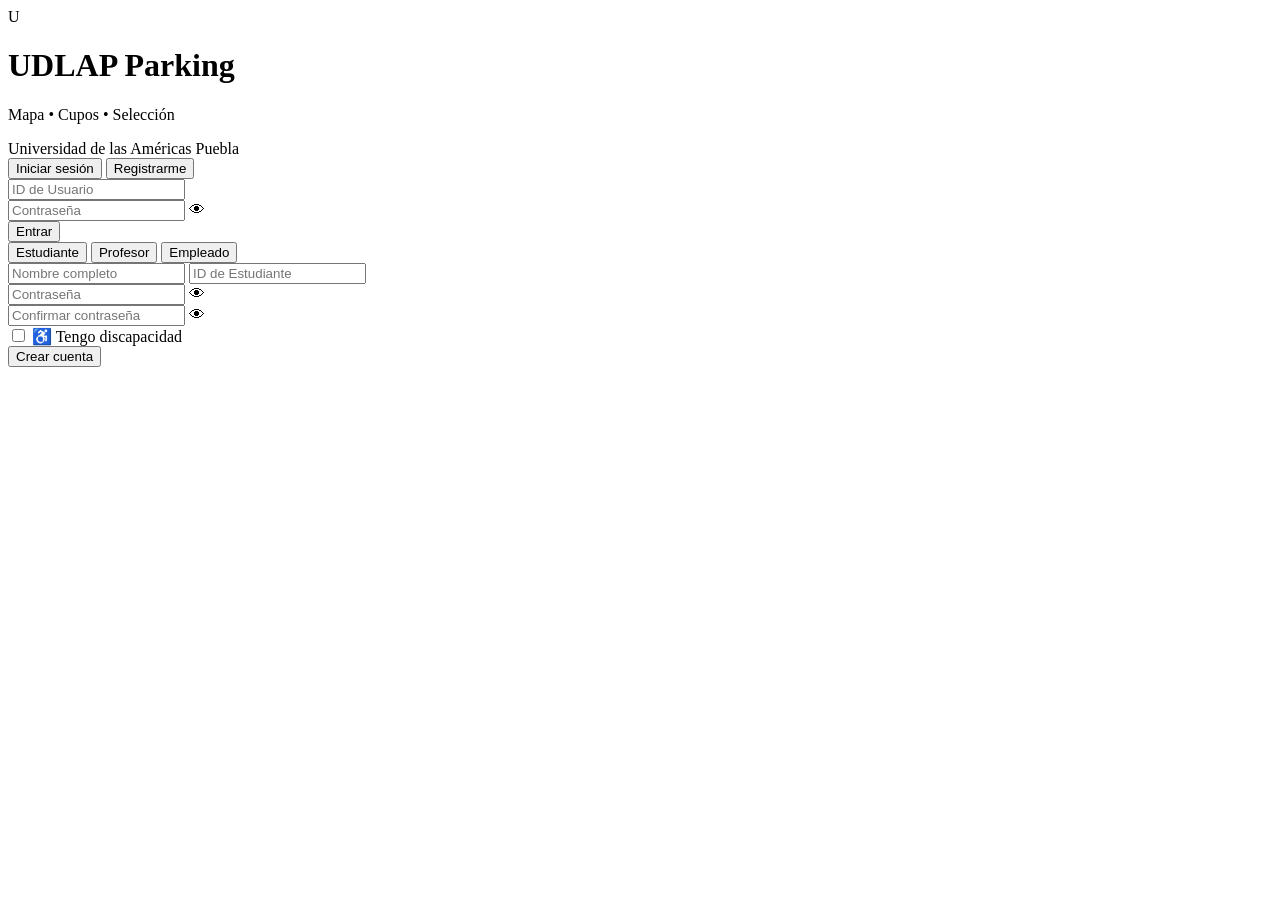
==== index.html @ cb04fe87 "Add files via upload" ====
<!DOCTYPE html>
<html lang="es">

<head>
  <meta charset="UTF-8">
  <title>UDLAP Parking</title>
  <meta name="viewport" content="width=device-width, initial-scale=1.0">
  <link rel="stylesheet" href="css/styles.css">
</head>

<body>
  <div class="phone">
    <div class="container">
      <div class="logo">U</div>
      <h1>UDLAP Parking</h1>
      <p class="subtitle">Mapa • Cupos • Selección</p>
      <div class="badge">Universidad de las Américas Puebla</div>

      <div class="tabs">
        <button id="loginTab" class="active">Iniciar sesión</button>
        <button id="registerTab">Registrarme</button>
      </div>

      <div id="loginForm" class="form">
        <input type="text" id="loginId" placeholder="ID de Usuario">
        <div class="input-group">
          <input type="password" id="loginPassword" placeholder="Contraseña">
          <span class="eye" onclick="togglePassword('loginPassword', this)">👁</span>
        </div>
        <button class="main-btn" onclick="login()">Entrar</button>
      </div>

      <div id="registerForm" class="form hidden">
        <div class="user-type">
          <button type="button" class="type-btn active" data-type="estudiante">Estudiante</button>
          <button type="button" class="type-btn" data-type="profesor">Profesor</button>
          <button type="button" class="type-btn" data-type="empleado">Empleado</button>
        </div>
        <input type="text" id="regNombre" placeholder="Nombre completo">
        <input type="text" id="idField" placeholder="ID de Estudiante">
        <div class="input-group">
          <input type="password" id="regPass" placeholder="Contraseña">
          <span class="eye" onclick="togglePassword('regPass', this)">👁</span>
        </div>
        <div class="input-group">
          <input type="password" id="regConfirmPass" placeholder="Confirmar contraseña">
          <span class="eye" onclick="togglePassword('regConfirmPass', this)">👁</span>
        </div>
        <div class="discapacidad">
          <input type="checkbox" id="regDiscapacidad">
          <label>♿ Tengo discapacidad</label>
        </div>
        <button class="main-btn" onclick="register()">Crear cuenta</button>
      </div>
    </div>
  </div>
  <script src="js/app.js"></script>
</body>

</html>
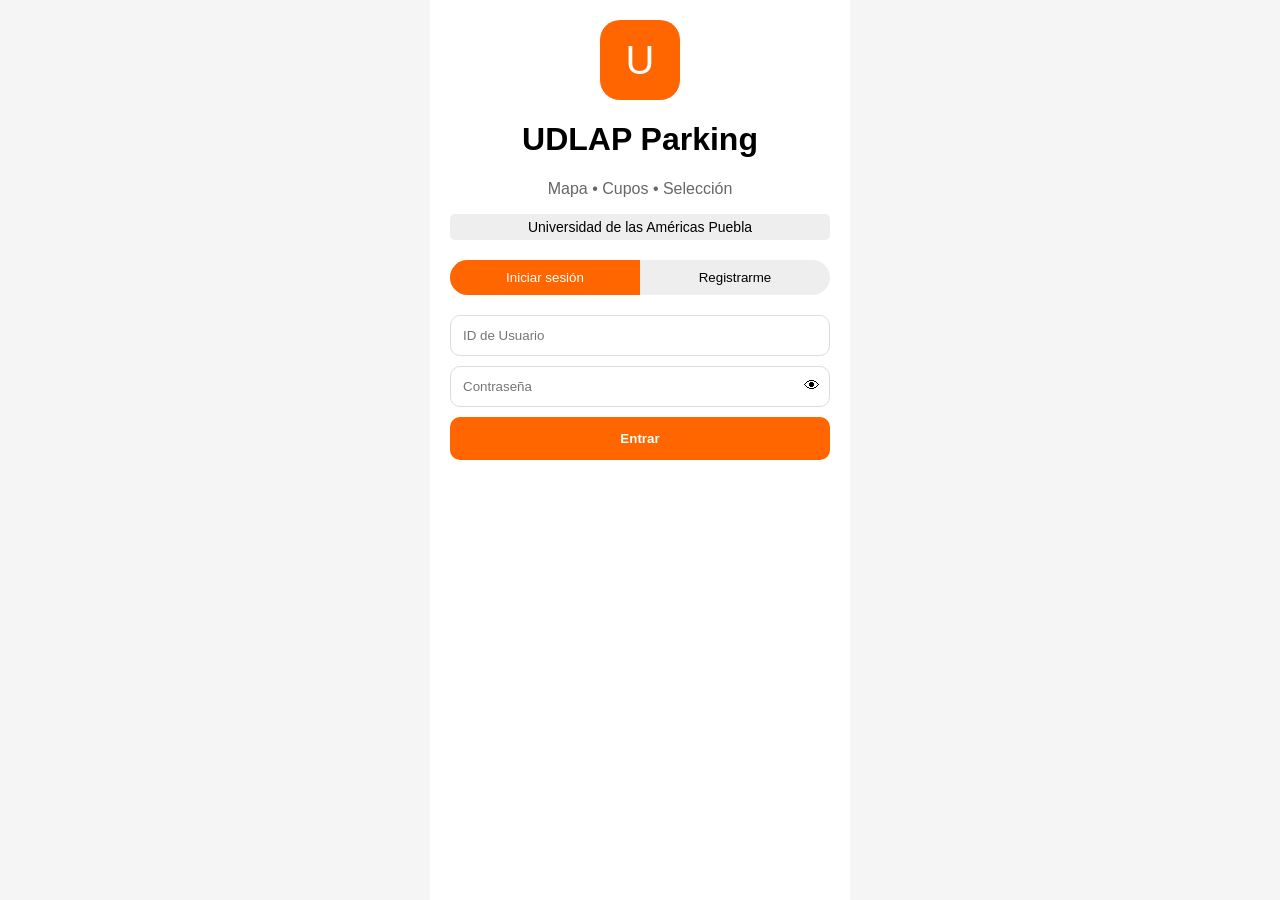
==== commit 4deae722: "Enhance registration form with vehicle options Added vehicle selection and additional fields for reg" ====
--- a/index.html
+++ b/index.html
@@ -46,6 +46,17 @@
           <input type="password" id="regConfirmPass" placeholder="Confirmar contraseña">
           <span class="eye" onclick="togglePassword('regConfirmPass', this)">👁</span>
         </div>
+        <div class="input-group">
+          <select id="tipoVehiculo" onchange="toggleCamposVehiculo()">
+            <option value="coche">Coche 🚗</option>
+            <option value="moto">Motocicleta 🏍️</option>
+            <option value="bicicleta">Bicicleta 🚲</option>
+          </select>
+        </div>
+        <div id="camposExtrasVehiculo">
+          <input type="text" id="vehColor" placeholder="Color del vehículo">
+          <input type="text" id="vehPlacas" placeholder="Número de placas">
+        </div>
         <div class="discapacidad">
           <input type="checkbox" id="regDiscapacidad">
           <label>♿ Tengo discapacidad</label>
--- a/css/styles.css
+++ b/css/styles.css
@@ -0,0 +1,750 @@
+* {
+  box-sizing: border-box;
+  transition: background-color 0.3s, color 0.3s, border-color 0.3s;
+}
+
+body {
+  margin: 0;
+  font-family: Arial;
+  background: #f5f5f5;
+  display: flex;
+  justify-content: center;
+}
+
+.phone {
+  max-width: 420px;
+  width: 100%;
+  background: white;
+  min-height: 100vh;
+}
+
+.container {
+  padding: 20px;
+}
+
+.logo {
+  background: #ff6600;
+  width: 80px;
+  height: 80px;
+  margin: auto;
+  border-radius: 20px;
+  display: flex;
+  align-items: center;
+  justify-content: center;
+  color: white;
+  font-size: 40px;
+}
+
+h1 {
+  text-align: center;
+}
+
+.subtitle {
+  text-align: center;
+  color: #666;
+}
+
+.badge {
+  text-align: center;
+  background: #eee;
+  padding: 5px;
+  border-radius: 5px;
+  font-size: 14px;
+  margin-bottom: 10px;
+}
+
+.tabs {
+  display: flex;
+  background: #eee;
+  border-radius: 20px;
+  margin: 20px 0;
+  overflow: hidden;
+}
+
+.tabs button {
+  flex: 1;
+  padding: 10px;
+  border: none;
+  background: transparent;
+  cursor: pointer;
+}
+
+.tabs .active {
+  background: #ff6600;
+  color: white;
+}
+
+.form {
+  display: flex;
+  flex-direction: column;
+  gap: 10px;
+}
+
+input,
+select {
+  padding: 12px;
+  border-radius: 10px;
+  border: 1px solid #ddd;
+  outline: none;
+}
+
+/* VALIDACIÓN DE COLORES */
+.input-error {
+  border: 2px solid #e74c3c !important;
+}
+
+.input-success {
+  border: 2px solid #2ecc71 !important;
+}
+
+.main-btn {
+  background: #ff6600;
+  color: white;
+  padding: 14px;
+  border: none;
+  border-radius: 10px;
+  cursor: pointer;
+  font-weight: bold;
+}
+
+.secondary-btn {
+  background: #eee;
+  color: #333;
+  padding: 12px;
+  border: none;
+  border-radius: 10px;
+  width: 100%;
+  margin-top: 10px;
+  cursor: pointer;
+}
+
+.hidden {
+  display: none;
+}
+
+.user-type {
+  display: flex;
+  gap: 5px;
+  margin-bottom: 5px;
+}
+
+.type-btn {
+  flex: 1;
+  padding: 8px;
+  background: #eee;
+  border-radius: 10px;
+  border: none;
+  cursor: pointer;
+  font-size: 12px;
+}
+
+.type-btn.active {
+  background: #ff6600;
+  color: white;
+}
+
+.input-group {
+  position: relative;
+  width: 100%;
+}
+
+.input-group input {
+  width: 100%;
+}
+
+.eye {
+  position: absolute;
+  right: 10px;
+  top: 50%;
+  transform: translateY(-50%);
+  cursor: pointer;
+}
+
+.discapacidad {
+  display: flex;
+  gap: 10px;
+  padding: 10px;
+  background: #eee;
+  border-radius: 10px;
+  align-items: center;
+}
+
+/* Estilos para los botones de tipo usuario */
+.user-type {
+  display: flex;
+  gap: 10px;
+  margin-bottom: 10px;
+}
+
+.type-btn {
+  flex: 1;
+  padding: 10px;
+  border-radius: 10px;
+  border: 1px solid #ccc;
+  background: #f9f9f9;
+  cursor: pointer;
+  font-size: 14px;
+}
+
+.type-btn.active {
+  background: #ff6600;
+  color: white;
+  border-color: #ff6600;
+}
+
+/* CONFIGURACIÓN */
+.profile-card {
+  display: flex;
+  align-items: center;
+  gap: 15px;
+  background: #f8f9fa;
+  padding: 15px;
+  border-radius: 15px;
+  margin-bottom: 20px;
+}
+
+.avatar {
+  width: 55px;
+  height: 55px;
+  background: #ff6600;
+  color: white;
+  border-radius: 50%;
+  display: flex;
+  align-items: center;
+  justify-content: center;
+  font-size: 24px;
+  font-weight: bold;
+}
+
+.setting {
+  display: flex;
+  justify-content: space-between;
+  align-items: center;
+  padding: 12px;
+  background: #eee;
+  border-radius: 10px;
+  margin-bottom: 10px;
+}
+
+/* MODO OSCURO */
+body.dark-mode {
+  background: #121212;
+  color: #e0e0e0;
+}
+
+body.dark-mode .app-header {
+  border-bottom-color: #333;
+}
+
+body.dark-mode .phone {
+  background: #1e1e1e;
+}
+
+body.dark-mode .logo-section h1,
+body.dark-mode h3,
+body.dark-mode p.subtitle {
+  color: #ffffff;
+}
+
+body.dark-mode .modal-content,
+body.dark-mode .profile-card,
+body.dark-mode .setting,
+body.dark-mode .discapacidad,
+body.dark-mode .tabs,
+body.dark-mode .type-btn {
+  background: #2d2d2d;
+  color: #ffffff;
+}
+
+body.dark-mode .modal-body {
+  background: #383838;
+  color: #f0f0f0;
+}
+
+body.dark-mode input,
+body.dark-mode select body.dark-mode textarea {
+  background: #333;
+  color: white;
+  border-color: #444;
+}
+
+/* Elementos de Estacionamiento */
+body.dark-mode .parking-grid {
+  background: #252525;
+}
+
+body.dark-mode .map-viewport {
+  background: #1a1a1a;
+}
+
+/* Tarjetas de Historial */
+body.dark-mode .reserva-card {
+  background: #2d2d2d;
+  color: white;
+  box-shadow: 0 2px 5px rgba(0, 0, 0, 0.3);
+}
+
+body.dark-mode .reserva-card small {
+  color: #bbb;
+}
+
+/* Botones secundarios en modo oscuro */
+body.dark-mode .secondary-btn {
+  background: #444;
+  color: #eee;
+}
+
+/* DISEÑO DEL MAPA / GRID */
+.parking-grid {
+  display: grid;
+  grid-template-columns: repeat(4, 1fr);
+  /* 4 columnas de cajones */
+  gap: 15px;
+  background: #ddd;
+  padding: 15px;
+  border-radius: 15px;
+}
+
+.spot {
+  height: 60px;
+  display: flex;
+  align-items: center;
+  justify-content: center;
+  border-radius: 5px;
+  font-weight: bold;
+  font-size: 14px;
+  color: white;
+  border: 2px solid rgba(0, 0, 0, 0.1);
+}
+
+.spot.free {
+  background: #2ecc71;
+  /* Verde UDLAP / Libre */
+}
+
+.spot.occupied {
+  background: #e74c3c;
+  /* Rojo / Ocupado */
+  position: relative;
+}
+
+/* Simular un carro en los ocupados */
+.spot.occupied::after {
+  content: "🚗";
+  font-size: 12px;
+  display: block;
+}
+
+/* Ajuste para el modo oscuro en el mapa */
+body.dark-mode .parking-grid {
+  background: #333;
+}
+
+/* VISOR DEL MAPA */
+.map-viewport {
+  width: 100%;
+  height: 350px;
+  /* Altura fija para el visor */
+  overflow: hidden;
+  /* Oculta lo que sale del cuadro */
+  border-radius: 15px;
+  background: #eee;
+  position: relative;
+  cursor: grab;
+  border: 2px solid #ff6600;
+}
+
+.map-viewport {
+  position: relative;
+  /* Es el marco fijo */
+  width: 100%;
+  height: 400px;
+  overflow: hidden;
+  border: 2px solid #ff6600;
+  border-radius: 15px;
+  touch-action: none;
+  /* CRÍTICO: Evita que el navegador use el touch para scroll de la página */
+}
+
+/* Asegura que el contenedor del mapa sea la base de los pines */
+.map-container {
+  position: absolute;
+  top: 0;
+  left: 0;
+  cursor: grab;
+  /* IMPORTANTE: Los pines se posicionan relativo a este ancho */
+  width: 1200px;
+}
+
+#map-image {
+  width: 100%;
+  /* La imagen llena el contenedor de 1200px */
+  height: auto;
+  display: block;
+}
+
+/* Ajuste del pin para que el centro del círculo sea el punto exacto */
+.pin {
+  position: absolute;
+  width: 30px;
+  height: 30px;
+  background: rgba(255, 102, 0, 0.7);
+  border: 3px solid white;
+  border-radius: 50%;
+  transform: translate(-50%, -50%);
+  /* Centra el pin sobre la coordenada */
+  cursor: pointer;
+  z-index: 10;
+  animation: pulse 1.5s infinite;
+}
+
+@keyframes pulse {
+  0% {
+    transform: scale(1);
+    box-shadow: 0 0 0 0 rgba(255, 102, 0, 0.7);
+  }
+
+  70% {
+    transform: scale(1.2);
+    box-shadow: 0 0 0 10px rgba(255, 102, 0, 0);
+  }
+
+  100% {
+    transform: scale(1);
+    box-shadow: 0 0 0 0 rgba(255, 102, 0, 0);
+  }
+}
+
+/* ESTILOS DEL MODAL ESTÉTICO */
+.modal-overlay {
+  position: fixed;
+  top: 0;
+  left: 0;
+  width: 100%;
+  height: 100%;
+  background: rgba(0, 0, 0, 0.5);
+  display: flex;
+  align-items: flex-end;
+  /* Aparece desde abajo */
+  z-index: 1000;
+  backdrop-filter: blur(3px);
+  /* Efecto de desenfoque al fondo */
+}
+
+.modal-content {
+  background: white;
+  width: 100%;
+  max-width: 420px;
+  /* Ajustado al tamaño del "phone" */
+  margin: 0 auto;
+  padding: 30px 20px;
+  border-radius: 25px 25px 0 0;
+  animation: slideUp 0.4s ease-out;
+  box-shadow: 0 -10px 25px rgba(0, 0, 0, 0.1);
+}
+
+@keyframes slideUp {
+  from {
+    transform: translateY(100%);
+  }
+
+  to {
+    transform: translateY(0);
+  }
+}
+
+.modal-header {
+  text-align: center;
+  margin-bottom: 20px;
+}
+
+.modal-icon {
+  font-size: 40px;
+  display: block;
+  margin-bottom: 10px;
+}
+
+.modal-body {
+  background: #f9f9f9;
+  padding: 15px;
+  border-radius: 15px;
+  margin-bottom: 25px;
+  border-left: 5px solid #ff6600;
+  /* Detalle naranja UDLAP */
+}
+
+.modal-body p {
+  margin: 8px 0;
+  font-size: 16px;
+}
+
+.modal-info-text {
+  font-size: 12px;
+  color: #888;
+  font-style: italic;
+  margin-top: 10px;
+}
+
+.modal-footer {
+  display: flex;
+  flex-direction: column;
+  gap: 10px;
+}
+
+.qr-container {
+  background: white;
+  padding: 15px;
+  border-radius: 15px;
+  display: inline-block;
+  margin-bottom: 20px;
+  box-shadow: 0 4px 10px rgba(0, 0, 0, 0.1);
+}
+
+.danger-btn {
+  background: #e74c3c;
+  color: white;
+  padding: 14px;
+  border: none;
+  border-radius: 10px;
+  cursor: pointer;
+  font-weight: bold;
+  width: 100%;
+}
+
+.danger-btn:hover {
+  background: #c0392b;
+}
+
+/* CAJONES PARA DISCAPACITADOS */
+.spot.disabled-spot {
+  background: #3498db !important;
+  /* Azul de accesibilidad */
+  position: relative;
+}
+
+/* Icono de discapacidad dentro del cajón */
+.spot.disabled-spot::before {
+  content: "♿";
+  position: absolute;
+  top: 5px;
+  right: 5px;
+  font-size: 12px;
+  color: white;
+}
+
+/* Si está ocupado, el icono de carro se mantiene pero el fondo sigue siendo azul oscuro */
+.spot.disabled-spot.occupied {
+  background: #2980b9 !important;
+  /* Un azul más oscuro para indicar ocupado */
+}
+
+/* Tarjetas del Historial */
+.reserva-card {
+  background: white;
+  margin-bottom: 10px;
+  border-radius: 10px;
+  border-left: 5px solid #ff6600;
+  /* Naranja UDLAP */
+  box-shadow: 0 2px 5px rgba(0, 0, 0, 0.1);
+  color: #333;
+}
+
+/* Estilo para botones de peligro (Cancelar) */
+.danger-btn {
+  background: #e74c3c;
+  color: white;
+  padding: 14px;
+  border: none;
+  border-radius: 10px;
+  cursor: pointer;
+  font-weight: bold;
+  width: 100%;
+}
+
+/* Asegura que el modal de historial sea scrolleable */
+#modal-historial .modal-content {
+  display: block;
+}
+
+.modal-info-text {
+  font-size: 13px;
+  color: #ff6600;
+  font-weight: bold;
+  text-align: center;
+  margin-top: 10px;
+}
+
+.danger-btn:hover {
+  background: #c0392b;
+}
+
+.reserva-card {
+  transition: all 0.2s ease;
+  margin-bottom: 12px;
+  border-radius: 12px;
+  background: white;
+  border-left: 6px solid #ff6600;
+  box-shadow: 0 2px 6px rgba(0, 0, 0, 0.08);
+}
+
+/* --- NUEVOS ESTILOS PARA EL ENCABEZADO --- */
+.app-header {
+  display: flex;
+  justify-content: space-between;
+  align-items: center;
+  padding: 10px 0;
+  margin-bottom: 15px;
+  border-bottom: 1px solid #eee;
+}
+
+.logo-section h1 {
+  font-size: 20px;
+  /* Tamaño reducido para que no empuje los iconos */
+  margin: 0;
+  white-space: nowrap;
+  color: #333;
+}
+
+.header-buttons {
+  display: flex;
+  align-items: center;
+  gap: 12px;
+  /* Espacio uniforme entre iconos */
+}
+
+.icon-btn {
+  background: none;
+  border: none;
+  font-size: 22px;
+  cursor: pointer;
+  padding: 4px;
+  display: flex;
+  align-items: center;
+  justify-content: center;
+  transition: transform 0.2s ease;
+}
+
+.icon-btn:hover {
+  transform: scale(1.1);
+}
+
+.icon-btn.text-icon {
+  font-size: 16px;
+  font-weight: bold;
+  color: #ff6600;
+  border: 1.5px solid #ff6600;
+  border-radius: 6px;
+  padding: 2px 6px;
+}
+
+/* --- LIMPIEZA DE MAPA Y VIEWPORT --- */
+.map-viewport {
+  position: relative;
+  width: 100%;
+  height: 380px;
+  /* Altura optimizada */
+  overflow: hidden;
+  border: 2px solid #ff6600;
+  border-radius: 15px;
+  touch-action: none;
+  background: #f9f9f9;
+}
+
+.map-container {
+  position: absolute;
+  top: 0;
+  left: 0;
+  cursor: grab;
+  width: 1200px;
+}
+
+#map-image {
+  width: 100%;
+  height: auto;
+  display: block;
+}
+
+/* CAJONES PARA MOTOS */
+.spot.moto-spot {
+  background: #9b59b6 !important;
+  /* Morado */
+}
+
+.spot.moto-spot::before {
+  content: "🏍️";
+  position: absolute;
+  top: 5px;
+  right: 5px;
+  font-size: 12px;
+}
+
+/* CAJONES PARA BICICLETAS */
+.spot.bike-spot {
+  background: #1abc9c !important;
+  /* Verde agua */
+}
+
+.spot.bike-spot::before {
+  content: "🚲";
+  position: absolute;
+  top: 5px;
+  right: 5px;
+  font-size: 12px;
+}
+
+/* Ocultar campos de vehículo inicialmente si es necesario */
+#camposExtrasVehiculo {
+  display: block;
+}
+
+.notification-banner {
+  position: fixed;
+  top: 10px;
+  left: 50%;
+  transform: translateX(-50%);
+  background: #333;
+  color: white;
+  padding: 15px 25px;
+  border-radius: 30px;
+  z-index: 3000;
+  box-shadow: 0 5px 15px rgba(0, 0, 0, 0.3);
+  font-size: 14px;
+  border-left: 5px solid #ff6600;
+}
+
+.timer-box {
+  font-size: 24px;
+  font-weight: bold;
+  color: #ff6600;
+  margin: 15px 0;
+  background: #fff4ed;
+  padding: 10px;
+  border-radius: 10px;
+}
+
+/* Colores para nuevos cajones */
+.moto-spot {
+  background: #9b59b6 !important;
+  position: relative;
+}
+
+.motorcycle-spot::after {
+  content: "🏍️";
+  font-size: 10px;
+  position: absolute;
+  top: 2px;
+  right: 2px;
+}
+
+.bike-spot {
+  background: #1abc9c !important;
+  position: relative;
+}
+
+.bike-spot::after {
+  content: "🚲";
+  font-size: 10px;
+  position: absolute;
+  top: 2px;
+  right: 2px;
+}
